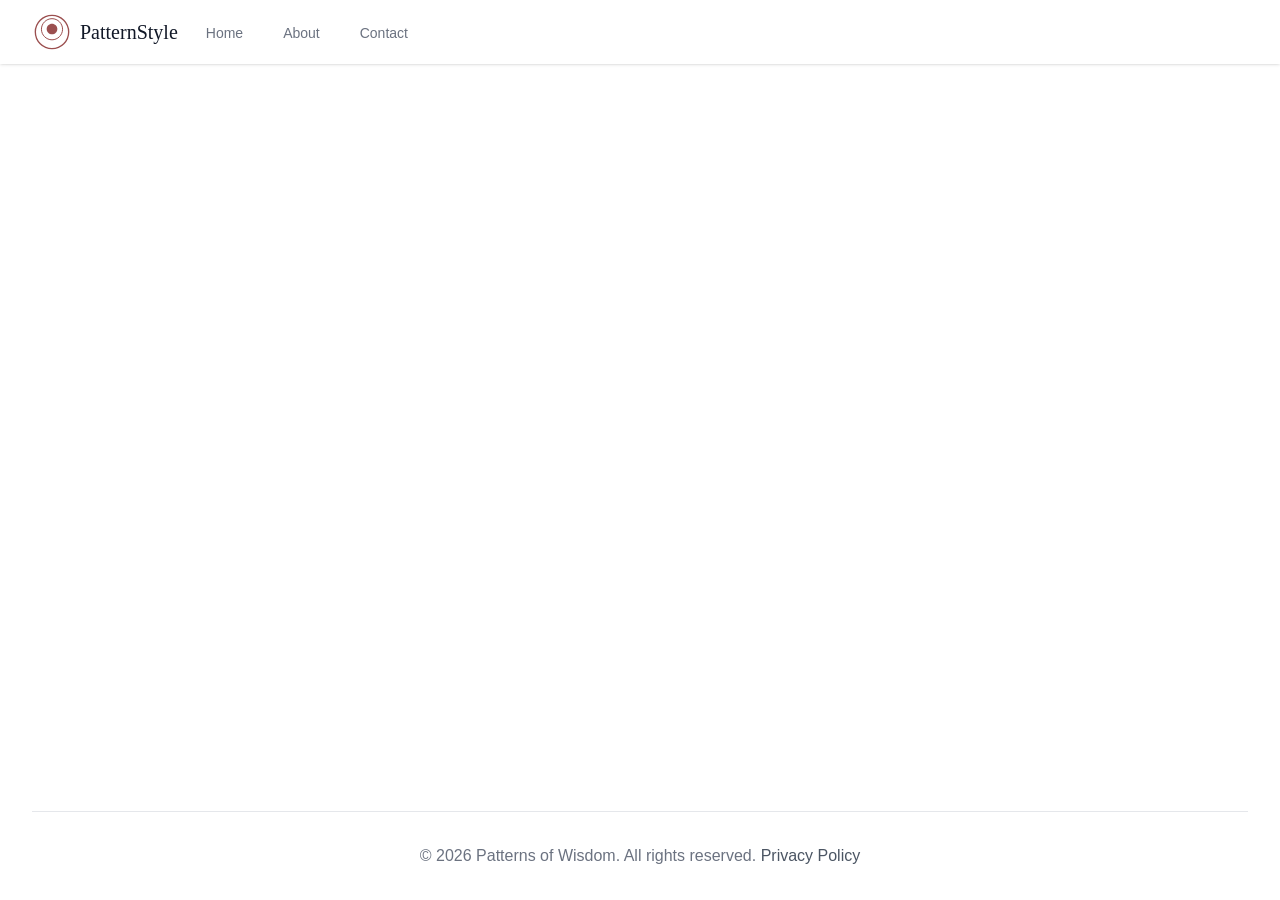
==== index.html @ 0a3ce882 "Updates" ====
<!doctype html><html lang="en"><head><meta charset="utf-8"/><link rel="icon" href="/favicon.ico"/><meta name="viewport" content="width=device-width,initial-scale=1"/><meta name="theme-color" content="#000000"/><meta name="description" content="Web site created using create-react-app"/><link rel="apple-touch-icon" href="/logo192.png"/><link rel="manifest" href="/manifest.json"/><title>React App</title><script defer="defer" src="/static/js/main.dc36ea19.js"></script><link href="/static/css/main.c225feff.css" rel="stylesheet"></head><body><noscript>You need to enable JavaScript to run this app.</noscript><div id="root"></div></body></html>
---- static/css/main.c225feff.css ----
/*
! tailwindcss v3.3.0 | MIT License | https://tailwindcss.com
*/*,:after,:before{border:0 solid #e5e7eb;box-sizing:border-box}:after,:before{--tw-content:""}html{-webkit-text-size-adjust:100%;font-feature-settings:normal;font-family:Inter var,sans-serif;font-variation-settings:normal;line-height:1.5;tab-size:4}body{line-height:inherit}hr{border-top-width:1px;color:inherit;height:0}abbr:where([title]){-webkit-text-decoration:underline dotted;text-decoration:underline dotted}h1,h2,h3,h4,h5,h6{font-size:inherit;font-weight:inherit}a{color:inherit;text-decoration:inherit}b,strong{font-weight:bolder}code,kbd,pre,samp{font-family:ui-monospace,SFMono-Regular,Menlo,Monaco,Consolas,Liberation Mono,Courier New,monospace;font-size:1em}small{font-size:80%}sub,sup{font-size:75%;line-height:0;position:relative;vertical-align:initial}sub{bottom:-.25em}sup{top:-.5em}table{border-collapse:collapse;border-color:inherit;text-indent:0}button,input,optgroup,select,textarea{color:inherit;font-family:inherit;font-size:100%;font-weight:inherit;line-height:inherit;margin:0;padding:0}button,select{text-transform:none}[type=button],[type=reset],[type=submit],button{-webkit-appearance:button;background-color:initial;background-image:none}:-moz-focusring{outline:auto}:-moz-ui-invalid{box-shadow:none}progress{vertical-align:initial}::-webkit-inner-spin-button,::-webkit-outer-spin-button{height:auto}[type=search]{-webkit-appearance:textfield;outline-offset:-2px}::-webkit-search-decoration{-webkit-appearance:none}::-webkit-file-upload-button{-webkit-appearance:button;font:inherit}summary{display:list-item}blockquote,dd,dl,figure,h1,h2,h3,h4,h5,h6,hr,p,pre{margin:0}fieldset{margin:0}fieldset,legend{padding:0}menu,ol,ul{list-style:none;margin:0;padding:0}textarea{resize:vertical}input::placeholder,textarea::placeholder{color:#9ca3af;opacity:1}[role=button],button{cursor:pointer}:disabled{cursor:default}audio,canvas,embed,iframe,img,object,svg,video{display:block;vertical-align:middle}img,video{height:auto;max-width:100%}[hidden]{display:none}html{-webkit-font-smoothing:antialiased;-moz-osx-font-smoothing:grayscale}body{--tw-bg-opacity:1;--tw-text-opacity:1;background-color:rgb(255 255 255/var(--tw-bg-opacity));color:rgb(17 24 39/var(--tw-text-opacity))}*,::backdrop,:after,:before{--tw-border-spacing-x:0;--tw-border-spacing-y:0;--tw-translate-x:0;--tw-translate-y:0;--tw-rotate:0;--tw-skew-x:0;--tw-skew-y:0;--tw-scale-x:1;--tw-scale-y:1;--tw-pan-x: ;--tw-pan-y: ;--tw-pinch-zoom: ;--tw-scroll-snap-strictness:proximity;--tw-ordinal: ;--tw-slashed-zero: ;--tw-numeric-figure: ;--tw-numeric-spacing: ;--tw-numeric-fraction: ;--tw-ring-inset: ;--tw-ring-offset-width:0px;--tw-ring-offset-color:#fff;--tw-ring-color:#3b82f680;--tw-ring-offset-shadow:0 0 #0000;--tw-ring-shadow:0 0 #0000;--tw-shadow:0 0 #0000;--tw-shadow-colored:0 0 #0000;--tw-blur: ;--tw-brightness: ;--tw-contrast: ;--tw-grayscale: ;--tw-hue-rotate: ;--tw-invert: ;--tw-saturate: ;--tw-sepia: ;--tw-drop-shadow: ;--tw-backdrop-blur: ;--tw-backdrop-brightness: ;--tw-backdrop-contrast: ;--tw-backdrop-grayscale: ;--tw-backdrop-hue-rotate: ;--tw-backdrop-invert: ;--tw-backdrop-opacity: ;--tw-backdrop-saturate: ;--tw-backdrop-sepia: }.sr-only{clip:rect(0,0,0,0);border-width:0;height:1px;margin:-1px;overflow:hidden;padding:0;position:absolute;white-space:nowrap;width:1px}.fixed{position:fixed}.absolute{position:absolute}.relative{position:relative}.inset-0{inset:0}.bottom-0{bottom:0}.left-0{left:0}.right-0{right:0}.top-0{top:0}.z-10{z-index:10}.z-50{z-index:50}.mx-auto{margin-left:auto;margin-right:auto}.-mr-2{margin-right:-.5rem}.mb-16{margin-bottom:4rem}.mb-2{margin-bottom:.5rem}.mb-4{margin-bottom:1rem}.mb-6{margin-bottom:1.5rem}.mb-8{margin-bottom:2rem}.ml-16{margin-left:4rem}.ml-2{margin-left:.5rem}.ml-4{margin-left:1rem}.mr-3{margin-right:.75rem}.mt-10{margin-top:2.5rem}.mt-12{margin-top:3rem}.mt-16{margin-top:4rem}.mt-2{margin-top:.5rem}.mt-3{margin-top:.75rem}.mt-4{margin-top:1rem}.mt-5{margin-top:1.25rem}.mt-6{margin-top:1.5rem}.mt-8{margin-top:2rem}.block{display:block}.flex{display:flex}.inline-flex{display:inline-flex}.grid{display:grid}.hidden{display:none}.h-12{height:3rem}.h-16{height:4rem}.h-56{height:14rem}.h-6{height:1.5rem}.h-64{height:16rem}.h-8{height:2rem}.h-full{height:100%}.min-h-screen{min-height:100vh}.w-12{width:3rem}.w-6{width:1.5rem}.w-auto{width:auto}.w-full{width:100%}.max-w-2xl{max-width:42rem}.max-w-3xl{max-width:48rem}.max-w-7xl{max-width:80rem}.max-w-lg{max-width:32rem}.flex-shrink-0{flex-shrink:0}.flex-grow{flex-grow:1}.transform{transform:translate(var(--tw-translate-x),var(--tw-translate-y)) rotate(var(--tw-rotate)) skewX(var(--tw-skew-x)) skewY(var(--tw-skew-y)) scaleX(var(--tw-scale-x)) scaleY(var(--tw-scale-y))}@keyframes pulse{50%{opacity:.5}}.animate-pulse{animation:pulse 2s cubic-bezier(.4,0,.6,1) infinite}.cursor-pointer{cursor:pointer}.select-none{-webkit-user-select:none;user-select:none}.list-disc{list-style-type:disc}.grid-cols-1{grid-template-columns:repeat(1,minmax(0,1fr))}.flex-col{flex-direction:column}.items-center{align-items:center}.justify-center{justify-content:center}.justify-between{justify-content:space-between}.gap-8{gap:2rem}.space-x-4>:not([hidden])~:not([hidden]){--tw-space-x-reverse:0;margin-left:calc(1rem*(1 - var(--tw-space-x-reverse)));margin-right:calc(1rem*var(--tw-space-x-reverse))}.space-y-1>:not([hidden])~:not([hidden]){--tw-space-y-reverse:0;margin-bottom:calc(.25rem*var(--tw-space-y-reverse));margin-top:calc(.25rem*(1 - var(--tw-space-y-reverse)))}.space-y-12>:not([hidden])~:not([hidden]){--tw-space-y-reverse:0;margin-bottom:calc(3rem*var(--tw-space-y-reverse));margin-top:calc(3rem*(1 - var(--tw-space-y-reverse)))}.space-y-4>:not([hidden])~:not([hidden]){--tw-space-y-reverse:0;margin-bottom:calc(1rem*var(--tw-space-y-reverse));margin-top:calc(1rem*(1 - var(--tw-space-y-reverse)))}.overflow-hidden{overflow:hidden}.rounded-2xl{border-radius:1rem}.rounded-lg{border-radius:.5rem}.rounded-md{border-radius:.375rem}.border{border-width:1px}.border-b-2{border-bottom-width:2px}.border-l-4{border-left-width:4px}.border-t{border-top-width:1px}.border-gray-200{--tw-border-opacity:1;border-color:rgb(229 231 235/var(--tw-border-opacity))}.border-transparent{border-color:#0000}.bg-gray-200{--tw-bg-opacity:1;background-color:rgb(229 231 235/var(--tw-bg-opacity))}.bg-gray-50{--tw-bg-opacity:1;background-color:rgb(249 250 251/var(--tw-bg-opacity))}.bg-primary-100{--tw-bg-opacity:1;background-color:rgb(253 232 232/var(--tw-bg-opacity))}.bg-primary-500,.bg-primary-600{--tw-bg-opacity:1;background-color:rgb(155 79 79/var(--tw-bg-opacity))}.bg-white{--tw-bg-opacity:1;background-color:rgb(255 255 255/var(--tw-bg-opacity))}.bg-gradient-to-r{background-image:linear-gradient(to right,var(--tw-gradient-stops))}.bg-gradient-to-t{background-image:linear-gradient(to top,var(--tw-gradient-stops))}.from-black{--tw-gradient-from:#000 var(--tw-gradient-from-position);--tw-gradient-from-position: ;--tw-gradient-to:#0000 var(--tw-gradient-from-position);--tw-gradient-to-position: ;--tw-gradient-stops:var(--tw-gradient-from),var(--tw-gradient-to)}.from-primary-500{--tw-gradient-from:#9b4f4f var(--tw-gradient-from-position);--tw-gradient-from-position: ;--tw-gradient-to:#9b4f4f00 var(--tw-gradient-from-position);--tw-gradient-to-position: ;--tw-gradient-stops:var(--tw-gradient-from),var(--tw-gradient-to)}.to-primary-600{--tw-gradient-to:#9b4f4f var(--tw-gradient-to-position);--tw-gradient-to-position: }.object-cover{object-fit:cover}.p-2{padding:.5rem}.p-6{padding:1.5rem}.p-8{padding:2rem}.px-1{padding-left:.25rem;padding-right:.25rem}.px-4{padding-left:1rem;padding-right:1rem}.px-8{padding-left:2rem;padding-right:2rem}.py-12{padding-bottom:3rem;padding-top:3rem}.py-16{padding-bottom:4rem;padding-top:4rem}.py-2{padding-bottom:.5rem;padding-top:.5rem}.py-3{padding-bottom:.75rem;padding-top:.75rem}.py-8{padding-bottom:2rem;padding-top:2rem}.pb-3{padding-bottom:.75rem}.pb-8{padding-bottom:2rem}.pl-3{padding-left:.75rem}.pl-6{padding-left:1.5rem}.pr-4{padding-right:1rem}.pt-1{padding-top:.25rem}.pt-16{padding-top:4rem}.pt-2{padding-top:.5rem}.pt-8{padding-top:2rem}.text-left{text-align:left}.text-center{text-align:center}.font-serif{font-family:Noto Serif SC,serif}.text-2xl{font-size:1.5rem;line-height:2rem}.text-3xl{font-size:1.875rem;line-height:2.25rem}.text-4xl{font-size:2.25rem;line-height:2.5rem}.text-base{font-size:1rem;line-height:1.5rem}.text-lg{font-size:1.125rem;line-height:1.75rem}.text-sm{font-size:.875rem;line-height:1.25rem}.text-xl{font-size:1.25rem;line-height:1.75rem}.font-bold{font-weight:700}.font-extrabold{font-weight:800}.font-medium{font-weight:500}.font-semibold{font-weight:600}.uppercase{text-transform:uppercase}.leading-6{line-height:1.5rem}.leading-8{line-height:2rem}.tracking-tight{letter-spacing:-.025em}.tracking-wide{letter-spacing:.025em}.text-gray-400{--tw-text-opacity:1;color:rgb(156 163 175/var(--tw-text-opacity))}.text-gray-500{--tw-text-opacity:1;color:rgb(107 114 128/var(--tw-text-opacity))}.text-gray-600{--tw-text-opacity:1;color:rgb(75 85 99/var(--tw-text-opacity))}.text-gray-800{--tw-text-opacity:1;color:rgb(31 41 55/var(--tw-text-opacity))}.text-gray-900{--tw-text-opacity:1;color:rgb(17 24 39/var(--tw-text-opacity))}.text-primary-500,.text-primary-600{--tw-text-opacity:1;color:rgb(155 79 79/var(--tw-text-opacity))}.text-primary-700{--tw-text-opacity:1;color:rgb(139 61 61/var(--tw-text-opacity))}.text-white{--tw-text-opacity:1;color:rgb(255 255 255/var(--tw-text-opacity))}.opacity-0{opacity:0}.opacity-100{opacity:1}.opacity-60{opacity:.6}.opacity-90{opacity:.9}.shadow{--tw-shadow:0 1px 3px 0 #0000001a,0 1px 2px -1px #0000001a;--tw-shadow-colored:0 1px 3px 0 var(--tw-shadow-color),0 1px 2px -1px var(--tw-shadow-color)}.shadow,.shadow-lg{box-shadow:0 0 #0000,0 0 #0000,var(--tw-shadow);box-shadow:var(--tw-ring-offset-shadow,0 0 #0000),var(--tw-ring-shadow,0 0 #0000),var(--tw-shadow)}.shadow-lg{--tw-shadow:0 10px 15px -3px #0000001a,0 4px 6px -4px #0000001a;--tw-shadow-colored:0 10px 15px -3px var(--tw-shadow-color),0 4px 6px -4px var(--tw-shadow-color)}.transition{transition-duration:.15s;transition-property:color,background-color,border-color,text-decoration-color,fill,stroke,opacity,box-shadow,transform,filter,-webkit-backdrop-filter;transition-property:color,background-color,border-color,text-decoration-color,fill,stroke,opacity,box-shadow,transform,filter,backdrop-filter;transition-property:color,background-color,border-color,text-decoration-color,fill,stroke,opacity,box-shadow,transform,filter,backdrop-filter,-webkit-backdrop-filter;transition-timing-function:cubic-bezier(.4,0,.2,1)}.transition-colors{transition-duration:.15s;transition-property:color,background-color,border-color,text-decoration-color,fill,stroke;transition-timing-function:cubic-bezier(.4,0,.2,1)}.transition-opacity{transition-duration:.15s;transition-property:opacity;transition-timing-function:cubic-bezier(.4,0,.2,1)}.transition-transform{transition-duration:.15s;transition-property:transform;transition-timing-function:cubic-bezier(.4,0,.2,1)}.duration-300{transition-duration:.3s}.duration-500{transition-duration:.5s}body{-webkit-font-smoothing:antialiased;-moz-osx-font-smoothing:grayscale;font-family:-apple-system,BlinkMacSystemFont,Segoe UI,Roboto,Oxygen,Ubuntu,Cantarell,Fira Sans,Droid Sans,Helvetica Neue,sans-serif;margin:0}code{font-family:source-code-pro,Menlo,Monaco,Consolas,Courier New,monospace}@keyframes float{0%{transform:translateY(0)}50%{transform:translateY(-20px)}to{transform:translateY(0)}}.animate-float{animation:float 6s ease-in-out infinite}.hover\:border-primary-500:hover{--tw-border-opacity:1;border-color:rgb(155 79 79/var(--tw-border-opacity))}.hover\:bg-gray-100:hover{--tw-bg-opacity:1;background-color:rgb(243 244 246/var(--tw-bg-opacity))}.hover\:bg-gray-50:hover{--tw-bg-opacity:1;background-color:rgb(249 250 251/var(--tw-bg-opacity))}.hover\:bg-primary-200:hover{--tw-bg-opacity:1;background-color:rgb(251 213 213/var(--tw-bg-opacity))}.hover\:bg-primary-700:hover{--tw-bg-opacity:1;background-color:rgb(139 61 61/var(--tw-bg-opacity))}.hover\:text-gray-500:hover{--tw-text-opacity:1;color:rgb(107 114 128/var(--tw-text-opacity))}.hover\:text-gray-900:hover{--tw-text-opacity:1;color:rgb(17 24 39/var(--tw-text-opacity))}.hover\:text-primary-600:hover{--tw-text-opacity:1;color:rgb(155 79 79/var(--tw-text-opacity))}.hover\:text-primary-700:hover{--tw-text-opacity:1;color:rgb(139 61 61/var(--tw-text-opacity))}.group:hover .group-hover\:translate-y-\[-4px\]{--tw-translate-y:-4px}.group:hover .group-hover\:scale-105,.group:hover .group-hover\:translate-y-\[-4px\]{transform:translate(var(--tw-translate-x),var(--tw-translate-y)) rotate(var(--tw-rotate)) skewX(var(--tw-skew-x)) skewY(var(--tw-skew-y)) scaleX(var(--tw-scale-x)) scaleY(var(--tw-scale-y))}.group:hover .group-hover\:scale-105{--tw-scale-x:1.05;--tw-scale-y:1.05}.group:hover .group-hover\:scale-110{--tw-scale-x:1.1;--tw-scale-y:1.1;transform:translate(var(--tw-translate-x),var(--tw-translate-y)) rotate(var(--tw-rotate)) skewX(var(--tw-skew-x)) skewY(var(--tw-skew-y)) scaleX(var(--tw-scale-x)) scaleY(var(--tw-scale-y))}.group:hover .group-hover\:text-gray-600{--tw-text-opacity:1;color:rgb(75 85 99/var(--tw-text-opacity))}.group:hover .group-hover\:text-primary-600{--tw-text-opacity:1;color:rgb(155 79 79/var(--tw-text-opacity))}.group:hover .group-hover\:opacity-70{opacity:.7}@media (min-width:640px){.sm\:mx-auto{margin-left:auto;margin-right:auto}.sm\:ml-3{margin-left:.75rem}.sm\:ml-6{margin-left:1.5rem}.sm\:mt-0{margin-top:0}.sm\:mt-12{margin-top:3rem}.sm\:mt-4{margin-top:1rem}.sm\:mt-5{margin-top:1.25rem}.sm\:mt-8{margin-top:2rem}.sm\:flex{display:flex}.sm\:hidden{display:none}.sm\:h-10{height:2.5rem}.sm\:h-72{height:18rem}.sm\:max-w-xl{max-width:36rem}.sm\:justify-center{justify-content:center}.sm\:space-x-8>:not([hidden])~:not([hidden]){--tw-space-x-reverse:0;margin-left:calc(2rem*(1 - var(--tw-space-x-reverse)));margin-right:calc(2rem*var(--tw-space-x-reverse))}.sm\:px-6{padding-left:1.5rem;padding-right:1.5rem}.sm\:py-16{padding-top:4rem}.sm\:pb-16,.sm\:py-16{padding-bottom:4rem}.sm\:text-center{text-align:center}.sm\:text-4xl{font-size:2.25rem;line-height:2.5rem}.sm\:text-5xl{font-size:3rem;line-height:1}.sm\:text-lg{font-size:1.125rem;line-height:1.75rem}}@media (min-width:768px){.md\:mt-16{margin-top:4rem}.md\:mt-5{margin-top:1.25rem}.md\:grid{display:grid}.md\:h-96{height:24rem}.md\:grid-cols-2{grid-template-columns:repeat(2,minmax(0,1fr))}.md\:grid-cols-3{grid-template-columns:repeat(3,minmax(0,1fr))}.md\:gap-x-8{column-gap:2rem}.md\:gap-y-12{row-gap:3rem}.md\:space-y-0>:not([hidden])~:not([hidden]){--tw-space-y-reverse:0;margin-bottom:calc(0px*var(--tw-space-y-reverse));margin-top:calc(0px*(1 - var(--tw-space-y-reverse)))}.md\:px-10{padding-left:2.5rem;padding-right:2.5rem}.md\:py-4{padding-bottom:1rem;padding-top:1rem}.md\:pb-20{padding-bottom:5rem}.md\:text-6xl{font-size:3.75rem;line-height:1}.md\:text-lg{font-size:1.125rem;line-height:1.75rem}.md\:text-xl{font-size:1.25rem;line-height:1.75rem}}@media (min-width:1024px){.lg\:absolute{position:absolute}.lg\:inset-y-0{bottom:0;top:0}.lg\:right-0{right:0}.lg\:mx-0{margin-left:0;margin-right:0}.lg\:mx-auto{margin-left:auto;margin-right:auto}.lg\:mt-20{margin-top:5rem}.lg\:h-full{height:100%}.lg\:w-1\/2{width:50%}.lg\:w-full{width:100%}.lg\:max-w-2xl{max-width:42rem}.lg\:grid-cols-4{grid-template-columns:repeat(4,minmax(0,1fr))}.lg\:justify-start{justify-content:flex-start}.lg\:px-8{padding-left:2rem;padding-right:2rem}.lg\:pb-28{padding-bottom:7rem}.lg\:text-left{text-align:left}.lg\:text-center{text-align:center}}@media (min-width:1280px){.xl\:mt-28{margin-top:7rem}.xl\:pb-32{padding-bottom:8rem}}
/*# sourceMappingURL=main.c225feff.css.map*/
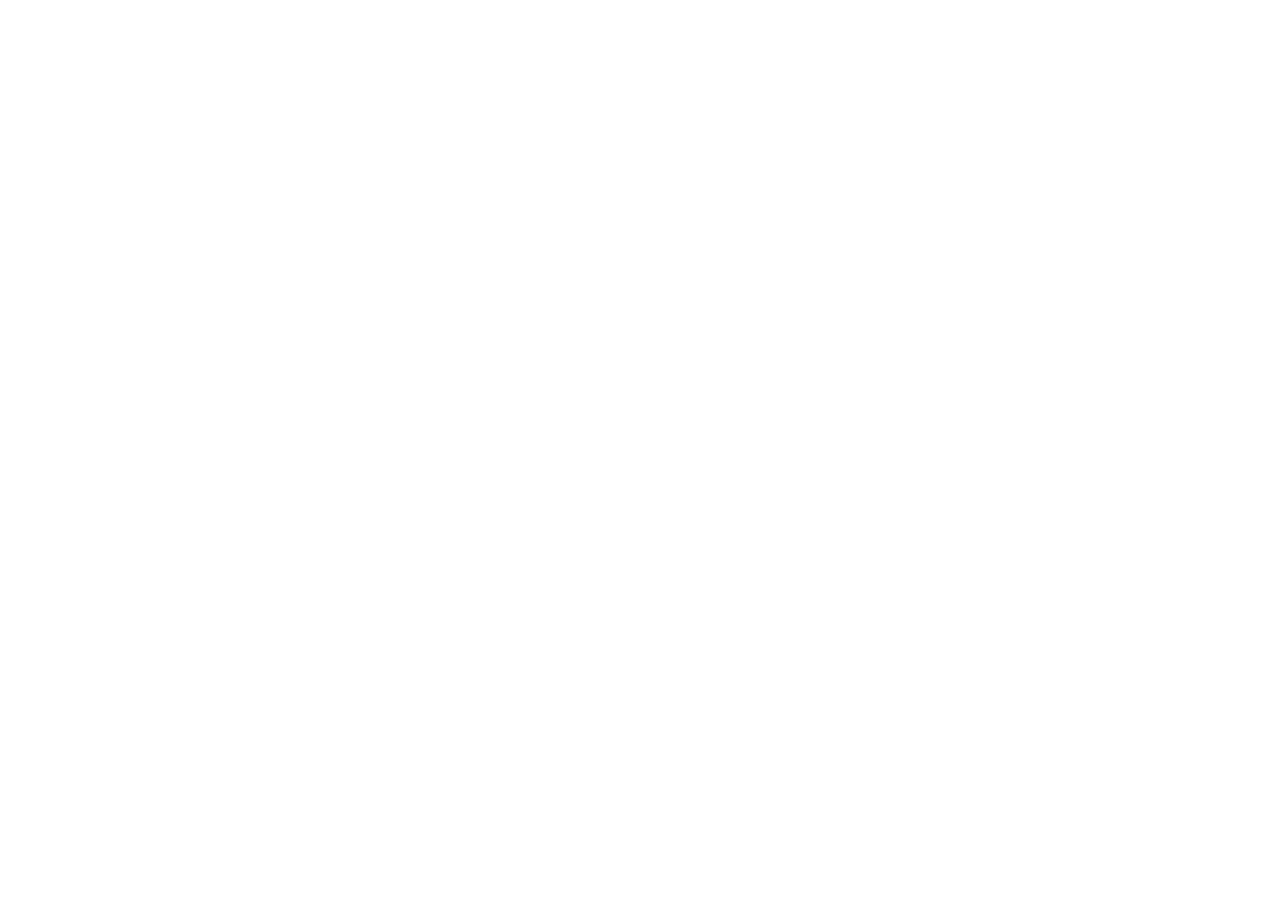
==== commit 0aee34b9: "Updates" ====
--- a/index.html
+++ b/index.html
@@ -1 +1 @@
-<!doctype html><html lang="en"><head><meta charset="utf-8"/><link rel="icon" href="/favicon.ico"/><meta name="viewport" content="width=device-width,initial-scale=1"/><meta name="theme-color" content="#000000"/><meta name="description" content="Web site created using create-react-app"/><link rel="apple-touch-icon" href="/logo192.png"/><link rel="manifest" href="/manifest.json"/><title>React App</title><script defer="defer" src="/static/js/main.dc36ea19.js"></script><link href="/static/css/main.c225feff.css" rel="stylesheet"></head><body><noscript>You need to enable JavaScript to run this app.</noscript><div id="root"></div></body></html>+<!doctype html><html lang="en"><head><meta charset="utf-8"/><link rel="icon" href="/patternstyle-web/favicon.ico"/><meta name="viewport" content="width=device-width,initial-scale=1"/><meta name="theme-color" content="#000000"/><meta name="description" content="Web site created using create-react-app"/><link rel="apple-touch-icon" href="/patternstyle-web/logo192.png"/><link rel="manifest" href="/patternstyle-web/manifest.json"/><title>React App</title><script defer="defer" src="/patternstyle-web/static/js/main.0303d2df.js"></script><link href="/patternstyle-web/static/css/main.c225feff.css" rel="stylesheet"></head><body><noscript>You need to enable JavaScript to run this app.</noscript><div id="root"></div></body></html>
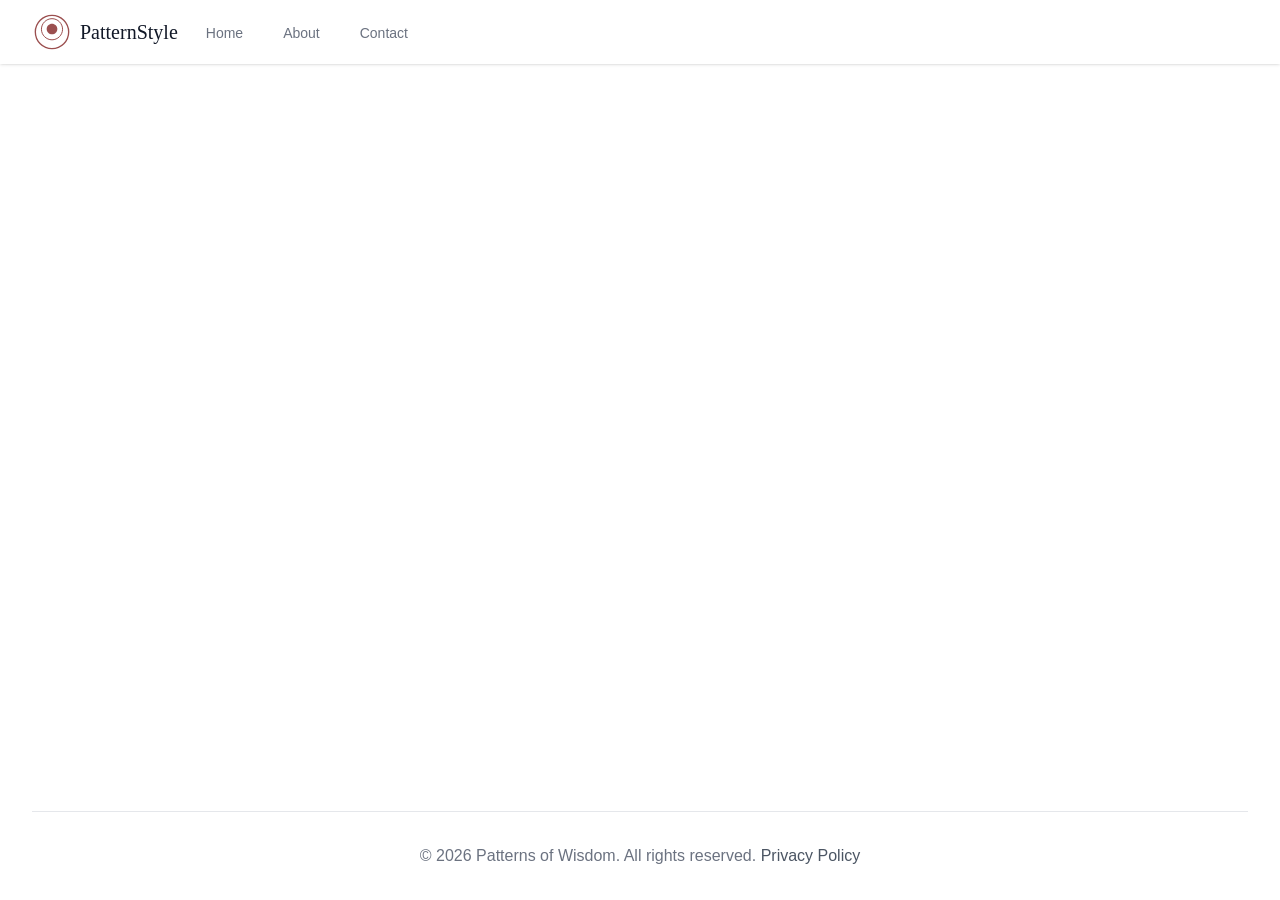
==== commit 7b2dbef9: "Updates" ====
--- a/index.html
+++ b/index.html
@@ -1 +1 @@
-<!doctype html><html lang="en"><head><meta charset="utf-8"/><link rel="icon" href="/patternstyle-web/favicon.ico"/><meta name="viewport" content="width=device-width,initial-scale=1"/><meta name="theme-color" content="#000000"/><meta name="description" content="Web site created using create-react-app"/><link rel="apple-touch-icon" href="/patternstyle-web/logo192.png"/><link rel="manifest" href="/patternstyle-web/manifest.json"/><title>React App</title><script defer="defer" src="/patternstyle-web/static/js/main.0303d2df.js"></script><link href="/patternstyle-web/static/css/main.c225feff.css" rel="stylesheet"></head><body><noscript>You need to enable JavaScript to run this app.</noscript><div id="root"></div></body></html>+<!doctype html><html lang="en"><head><meta charset="utf-8"/><link rel="icon" href="/favicon.ico"/><meta name="viewport" content="width=device-width,initial-scale=1"/><meta name="theme-color" content="#000000"/><meta name="description" content="Web site created using create-react-app"/><link rel="apple-touch-icon" href="/logo192.png"/><link rel="manifest" href="/manifest.json"/><title>React App</title><script defer="defer" src="/static/js/main.d38e14a8.js"></script><link href="/static/css/main.db7647fd.css" rel="stylesheet"></head><body><noscript>You need to enable JavaScript to run this app.</noscript><div id="root"></div></body></html>
--- a/static/css/main.db7647fd.css
+++ b/static/css/main.db7647fd.css
@@ -0,0 +1,4 @@
+/*
+! tailwindcss v3.3.0 | MIT License | https://tailwindcss.com
+*/*,:after,:before{border:0 solid #e5e7eb;box-sizing:border-box}:after,:before{--tw-content:""}html{-webkit-text-size-adjust:100%;font-feature-settings:normal;font-family:Inter var,sans-serif;font-variation-settings:normal;line-height:1.5;tab-size:4}body{line-height:inherit}hr{border-top-width:1px;color:inherit;height:0}abbr:where([title]){-webkit-text-decoration:underline dotted;text-decoration:underline dotted}h1,h2,h3,h4,h5,h6{font-size:inherit;font-weight:inherit}a{color:inherit;text-decoration:inherit}b,strong{font-weight:bolder}code,kbd,pre,samp{font-family:ui-monospace,SFMono-Regular,Menlo,Monaco,Consolas,Liberation Mono,Courier New,monospace;font-size:1em}small{font-size:80%}sub,sup{font-size:75%;line-height:0;position:relative;vertical-align:initial}sub{bottom:-.25em}sup{top:-.5em}table{border-collapse:collapse;border-color:inherit;text-indent:0}button,input,optgroup,select,textarea{color:inherit;font-family:inherit;font-size:100%;font-weight:inherit;line-height:inherit;margin:0;padding:0}button,select{text-transform:none}[type=button],[type=reset],[type=submit],button{-webkit-appearance:button;background-color:initial;background-image:none}:-moz-focusring{outline:auto}:-moz-ui-invalid{box-shadow:none}progress{vertical-align:initial}::-webkit-inner-spin-button,::-webkit-outer-spin-button{height:auto}[type=search]{-webkit-appearance:textfield;outline-offset:-2px}::-webkit-search-decoration{-webkit-appearance:none}::-webkit-file-upload-button{-webkit-appearance:button;font:inherit}summary{display:list-item}blockquote,dd,dl,figure,h1,h2,h3,h4,h5,h6,hr,p,pre{margin:0}fieldset{margin:0}fieldset,legend{padding:0}menu,ol,ul{list-style:none;margin:0;padding:0}textarea{resize:vertical}input::placeholder,textarea::placeholder{color:#9ca3af;opacity:1}[role=button],button{cursor:pointer}:disabled{cursor:default}audio,canvas,embed,iframe,img,object,svg,video{display:block;vertical-align:middle}img,video{height:auto;max-width:100%}[hidden]{display:none}html{-webkit-font-smoothing:antialiased;-moz-osx-font-smoothing:grayscale}body{--tw-bg-opacity:1;--tw-text-opacity:1;background-color:rgb(255 255 255/var(--tw-bg-opacity));color:rgb(17 24 39/var(--tw-text-opacity))}*,::backdrop,:after,:before{--tw-border-spacing-x:0;--tw-border-spacing-y:0;--tw-translate-x:0;--tw-translate-y:0;--tw-rotate:0;--tw-skew-x:0;--tw-skew-y:0;--tw-scale-x:1;--tw-scale-y:1;--tw-pan-x: ;--tw-pan-y: ;--tw-pinch-zoom: ;--tw-scroll-snap-strictness:proximity;--tw-ordinal: ;--tw-slashed-zero: ;--tw-numeric-figure: ;--tw-numeric-spacing: ;--tw-numeric-fraction: ;--tw-ring-inset: ;--tw-ring-offset-width:0px;--tw-ring-offset-color:#fff;--tw-ring-color:#3b82f680;--tw-ring-offset-shadow:0 0 #0000;--tw-ring-shadow:0 0 #0000;--tw-shadow:0 0 #0000;--tw-shadow-colored:0 0 #0000;--tw-blur: ;--tw-brightness: ;--tw-contrast: ;--tw-grayscale: ;--tw-hue-rotate: ;--tw-invert: ;--tw-saturate: ;--tw-sepia: ;--tw-drop-shadow: ;--tw-backdrop-blur: ;--tw-backdrop-brightness: ;--tw-backdrop-contrast: ;--tw-backdrop-grayscale: ;--tw-backdrop-hue-rotate: ;--tw-backdrop-invert: ;--tw-backdrop-opacity: ;--tw-backdrop-saturate: ;--tw-backdrop-sepia: }.sr-only{clip:rect(0,0,0,0);border-width:0;height:1px;margin:-1px;overflow:hidden;padding:0;position:absolute;white-space:nowrap;width:1px}.fixed{position:fixed}.absolute{position:absolute}.relative{position:relative}.inset-0{inset:0}.inset-y-0{bottom:0;top:0}.bottom-0{bottom:0}.left-0{left:0}.right-0{right:0}.top-0{top:0}.z-50{z-index:50}.mx-auto{margin-left:auto;margin-right:auto}.-mr-2{margin-right:-.5rem}.mb-16{margin-bottom:4rem}.mb-2{margin-bottom:.5rem}.mb-4{margin-bottom:1rem}.mb-6{margin-bottom:1.5rem}.mb-8{margin-bottom:2rem}.ml-16{margin-left:4rem}.ml-2{margin-left:.5rem}.ml-4{margin-left:1rem}.mr-3{margin-right:.75rem}.mt-10{margin-top:2.5rem}.mt-12{margin-top:3rem}.mt-2{margin-top:.5rem}.mt-3{margin-top:.75rem}.mt-4{margin-top:1rem}.mt-5{margin-top:1.25rem}.mt-6{margin-top:1.5rem}.mt-8{margin-top:2rem}.block{display:block}.flex{display:flex}.inline-flex{display:inline-flex}.grid{display:grid}.hidden{display:none}.h-12{height:3rem}.h-16{height:4rem}.h-6{height:1.5rem}.h-64{height:16rem}.h-8{height:2rem}.h-full{height:100%}.min-h-screen{min-height:100vh}.w-1\/2{width:50%}.w-12{width:3rem}.w-6{width:1.5rem}.w-auto{width:auto}.w-full{width:100%}.max-w-2xl{max-width:42rem}.max-w-3xl{max-width:48rem}.max-w-7xl{max-width:80rem}.max-w-lg{max-width:32rem}.flex-shrink-0{flex-shrink:0}.flex-grow{flex-grow:1}.transform{transform:translate(var(--tw-translate-x),var(--tw-translate-y)) rotate(var(--tw-rotate)) skewX(var(--tw-skew-x)) skewY(var(--tw-skew-y)) scaleX(var(--tw-scale-x)) scaleY(var(--tw-scale-y))}@keyframes pulse{50%{opacity:.5}}.animate-pulse{animation:pulse 2s cubic-bezier(.4,0,.6,1) infinite}.cursor-pointer{cursor:pointer}.select-none{-webkit-user-select:none;user-select:none}.list-disc{list-style-type:disc}.grid-cols-1{grid-template-columns:repeat(1,minmax(0,1fr))}.flex-col{flex-direction:column}.items-center{align-items:center}.justify-center{justify-content:center}.justify-between{justify-content:space-between}.gap-8{gap:2rem}.space-x-4>:not([hidden])~:not([hidden]){--tw-space-x-reverse:0;margin-left:calc(1rem*(1 - var(--tw-space-x-reverse)));margin-right:calc(1rem*var(--tw-space-x-reverse))}.space-y-1>:not([hidden])~:not([hidden]){--tw-space-y-reverse:0;margin-bottom:calc(.25rem*var(--tw-space-y-reverse));margin-top:calc(.25rem*(1 - var(--tw-space-y-reverse)))}.space-y-10>:not([hidden])~:not([hidden]){--tw-space-y-reverse:0;margin-bottom:calc(2.5rem*var(--tw-space-y-reverse));margin-top:calc(2.5rem*(1 - var(--tw-space-y-reverse)))}.space-y-4>:not([hidden])~:not([hidden]){--tw-space-y-reverse:0;margin-bottom:calc(1rem*var(--tw-space-y-reverse));margin-top:calc(1rem*(1 - var(--tw-space-y-reverse)))}.overflow-hidden{overflow:hidden}.rounded-2xl{border-radius:1rem}.rounded-lg{border-radius:.5rem}.rounded-md{border-radius:.375rem}.border{border-width:1px}.border-b-2{border-bottom-width:2px}.border-l-4{border-left-width:4px}.border-t{border-top-width:1px}.border-gray-200{--tw-border-opacity:1;border-color:rgb(229 231 235/var(--tw-border-opacity))}.border-transparent{border-color:#0000}.bg-gray-200{--tw-bg-opacity:1;background-color:rgb(229 231 235/var(--tw-bg-opacity))}.bg-gray-50{--tw-bg-opacity:1;background-color:rgb(249 250 251/var(--tw-bg-opacity))}.bg-primary-100{--tw-bg-opacity:1;background-color:rgb(253 232 232/var(--tw-bg-opacity))}.bg-primary-500,.bg-primary-600{--tw-bg-opacity:1;background-color:rgb(155 79 79/var(--tw-bg-opacity))}.bg-white{--tw-bg-opacity:1;background-color:rgb(255 255 255/var(--tw-bg-opacity))}.bg-gradient-to-t{background-image:linear-gradient(to top,var(--tw-gradient-stops))}.from-black{--tw-gradient-from:#000 var(--tw-gradient-from-position);--tw-gradient-from-position: ;--tw-gradient-to:#0000 var(--tw-gradient-from-position);--tw-gradient-to-position: ;--tw-gradient-stops:var(--tw-gradient-from),var(--tw-gradient-to)}.object-cover{object-fit:cover}.p-2{padding:.5rem}.p-6{padding:1.5rem}.p-8{padding:2rem}.px-1{padding-left:.25rem;padding-right:.25rem}.px-4{padding-left:1rem;padding-right:1rem}.px-8{padding-left:2rem;padding-right:2rem}.py-12{padding-bottom:3rem;padding-top:3rem}.py-16{padding-bottom:4rem;padding-top:4rem}.py-2{padding-bottom:.5rem;padding-top:.5rem}.py-3{padding-bottom:.75rem;padding-top:.75rem}.py-8{padding-bottom:2rem;padding-top:2rem}.pb-3{padding-bottom:.75rem}.pb-8{padding-bottom:2rem}.pl-3{padding-left:.75rem}.pl-6{padding-left:1.5rem}.pr-4{padding-right:1rem}.pt-1{padding-top:.25rem}.pt-16{padding-top:4rem}.pt-2{padding-top:.5rem}.pt-8{padding-top:2rem}.text-left{text-align:left}.text-center{text-align:center}.font-serif{font-family:Noto Serif SC,serif}.text-2xl{font-size:1.5rem;line-height:2rem}.text-3xl{font-size:1.875rem;line-height:2.25rem}.text-4xl{font-size:2.25rem;line-height:2.5rem}.text-base{font-size:1rem;line-height:1.5rem}.text-lg{font-size:1.125rem;line-height:1.75rem}.text-sm{font-size:.875rem;line-height:1.25rem}.text-xl{font-size:1.25rem;line-height:1.75rem}.font-bold{font-weight:700}.font-extrabold{font-weight:800}.font-medium{font-weight:500}.font-semibold{font-weight:600}.uppercase{text-transform:uppercase}.leading-6{line-height:1.5rem}.leading-8{line-height:2rem}.tracking-tight{letter-spacing:-.025em}.tracking-wide{letter-spacing:.025em}.text-gray-400{--tw-text-opacity:1;color:rgb(156 163 175/var(--tw-text-opacity))}.text-gray-500{--tw-text-opacity:1;color:rgb(107 114 128/var(--tw-text-opacity))}.text-gray-600{--tw-text-opacity:1;color:rgb(75 85 99/var(--tw-text-opacity))}.text-gray-800{--tw-text-opacity:1;color:rgb(31 41 55/var(--tw-text-opacity))}.text-gray-900{--tw-text-opacity:1;color:rgb(17 24 39/var(--tw-text-opacity))}.text-primary-500,.text-primary-600{--tw-text-opacity:1;color:rgb(155 79 79/var(--tw-text-opacity))}.text-primary-700{--tw-text-opacity:1;color:rgb(139 61 61/var(--tw-text-opacity))}.text-white{--tw-text-opacity:1;color:rgb(255 255 255/var(--tw-text-opacity))}.opacity-0{opacity:0}.opacity-100{opacity:1}.opacity-60{opacity:.6}.opacity-90{opacity:.9}.shadow{--tw-shadow:0 1px 3px 0 #0000001a,0 1px 2px -1px #0000001a;--tw-shadow-colored:0 1px 3px 0 var(--tw-shadow-color),0 1px 2px -1px var(--tw-shadow-color)}.shadow,.shadow-lg{box-shadow:0 0 #0000,0 0 #0000,var(--tw-shadow);box-shadow:var(--tw-ring-offset-shadow,0 0 #0000),var(--tw-ring-shadow,0 0 #0000),var(--tw-shadow)}.shadow-lg{--tw-shadow:0 10px 15px -3px #0000001a,0 4px 6px -4px #0000001a;--tw-shadow-colored:0 10px 15px -3px var(--tw-shadow-color),0 4px 6px -4px var(--tw-shadow-color)}.transition{transition-duration:.15s;transition-property:color,background-color,border-color,text-decoration-color,fill,stroke,opacity,box-shadow,transform,filter,-webkit-backdrop-filter;transition-property:color,background-color,border-color,text-decoration-color,fill,stroke,opacity,box-shadow,transform,filter,backdrop-filter;transition-property:color,background-color,border-color,text-decoration-color,fill,stroke,opacity,box-shadow,transform,filter,backdrop-filter,-webkit-backdrop-filter;transition-timing-function:cubic-bezier(.4,0,.2,1)}.transition-colors{transition-duration:.15s;transition-property:color,background-color,border-color,text-decoration-color,fill,stroke;transition-timing-function:cubic-bezier(.4,0,.2,1)}.transition-opacity{transition-duration:.15s;transition-property:opacity;transition-timing-function:cubic-bezier(.4,0,.2,1)}.transition-transform{transition-duration:.15s;transition-property:transform;transition-timing-function:cubic-bezier(.4,0,.2,1)}.duration-300{transition-duration:.3s}.duration-500{transition-duration:.5s}body{-webkit-font-smoothing:antialiased;-moz-osx-font-smoothing:grayscale;font-family:-apple-system,BlinkMacSystemFont,Segoe UI,Roboto,Oxygen,Ubuntu,Cantarell,Fira Sans,Droid Sans,Helvetica Neue,sans-serif;margin:0}code{font-family:source-code-pro,Menlo,Monaco,Consolas,Courier New,monospace}@keyframes float{0%{transform:translateY(0)}50%{transform:translateY(-20px)}to{transform:translateY(0)}}.animate-float{animation:float 6s ease-in-out infinite}.hover\:border-primary-500:hover{--tw-border-opacity:1;border-color:rgb(155 79 79/var(--tw-border-opacity))}.hover\:bg-gray-100:hover{--tw-bg-opacity:1;background-color:rgb(243 244 246/var(--tw-bg-opacity))}.hover\:bg-gray-50:hover{--tw-bg-opacity:1;background-color:rgb(249 250 251/var(--tw-bg-opacity))}.hover\:bg-primary-200:hover{--tw-bg-opacity:1;background-color:rgb(251 213 213/var(--tw-bg-opacity))}.hover\:bg-primary-700:hover{--tw-bg-opacity:1;background-color:rgb(139 61 61/var(--tw-bg-opacity))}.hover\:text-gray-500:hover{--tw-text-opacity:1;color:rgb(107 114 128/var(--tw-text-opacity))}.hover\:text-gray-900:hover{--tw-text-opacity:1;color:rgb(17 24 39/var(--tw-text-opacity))}.hover\:text-primary-600:hover{--tw-text-opacity:1;color:rgb(155 79 79/var(--tw-text-opacity))}.hover\:text-primary-700:hover{--tw-text-opacity:1;color:rgb(139 61 61/var(--tw-text-opacity))}.group:hover .group-hover\:translate-y-\[-4px\]{--tw-translate-y:-4px}.group:hover .group-hover\:scale-105,.group:hover .group-hover\:translate-y-\[-4px\]{transform:translate(var(--tw-translate-x),var(--tw-translate-y)) rotate(var(--tw-rotate)) skewX(var(--tw-skew-x)) skewY(var(--tw-skew-y)) scaleX(var(--tw-scale-x)) scaleY(var(--tw-scale-y))}.group:hover .group-hover\:scale-105{--tw-scale-x:1.05;--tw-scale-y:1.05}.group:hover .group-hover\:opacity-70{opacity:.7}@media (min-width:640px){.sm\:mx-auto{margin-left:auto;margin-right:auto}.sm\:ml-3{margin-left:.75rem}.sm\:ml-6{margin-left:1.5rem}.sm\:mt-0{margin-top:0}.sm\:mt-12{margin-top:3rem}.sm\:mt-4{margin-top:1rem}.sm\:mt-5{margin-top:1.25rem}.sm\:mt-8{margin-top:2rem}.sm\:flex{display:flex}.sm\:hidden{display:none}.sm\:h-10{height:2.5rem}.sm\:max-w-xl{max-width:36rem}.sm\:justify-center{justify-content:center}.sm\:space-x-8>:not([hidden])~:not([hidden]){--tw-space-x-reverse:0;margin-left:calc(2rem*(1 - var(--tw-space-x-reverse)));margin-right:calc(2rem*var(--tw-space-x-reverse))}.sm\:px-6{padding-left:1.5rem;padding-right:1.5rem}.sm\:py-16{padding-top:4rem}.sm\:pb-16,.sm\:py-16{padding-bottom:4rem}.sm\:text-center{text-align:center}.sm\:text-4xl{font-size:2.25rem;line-height:2.5rem}.sm\:text-5xl{font-size:3rem;line-height:1}.sm\:text-lg{font-size:1.125rem;line-height:1.75rem}}@media (min-width:768px){.md\:mt-16{margin-top:4rem}.md\:mt-5{margin-top:1.25rem}.md\:grid{display:grid}.md\:grid-cols-2{grid-template-columns:repeat(2,minmax(0,1fr))}.md\:grid-cols-3{grid-template-columns:repeat(3,minmax(0,1fr))}.md\:gap-x-8{column-gap:2rem}.md\:gap-y-10{row-gap:2.5rem}.md\:space-y-0>:not([hidden])~:not([hidden]){--tw-space-y-reverse:0;margin-bottom:calc(0px*var(--tw-space-y-reverse));margin-top:calc(0px*(1 - var(--tw-space-y-reverse)))}.md\:px-10{padding-left:2.5rem;padding-right:2.5rem}.md\:py-4{padding-bottom:1rem;padding-top:1rem}.md\:pb-20{padding-bottom:5rem}.md\:text-6xl{font-size:3.75rem;line-height:1}.md\:text-lg{font-size:1.125rem;line-height:1.75rem}.md\:text-xl{font-size:1.25rem;line-height:1.75rem}}@media (min-width:1024px){.lg\:mx-0{margin-left:0;margin-right:0}.lg\:mx-auto{margin-left:auto;margin-right:auto}.lg\:mt-20{margin-top:5rem}.lg\:block{display:block}.lg\:w-full{width:100%}.lg\:max-w-2xl{max-width:42rem}.lg\:grid-cols-4{grid-template-columns:repeat(4,minmax(0,1fr))}.lg\:justify-start{justify-content:flex-start}.lg\:px-8{padding-left:2rem;padding-right:2rem}.lg\:pb-28{padding-bottom:7rem}.lg\:text-left{text-align:left}.lg\:text-center{text-align:center}}@media (min-width:1280px){.xl\:mt-28{margin-top:7rem}.xl\:pb-32{padding-bottom:8rem}}
+/*# sourceMappingURL=main.db7647fd.css.map*/
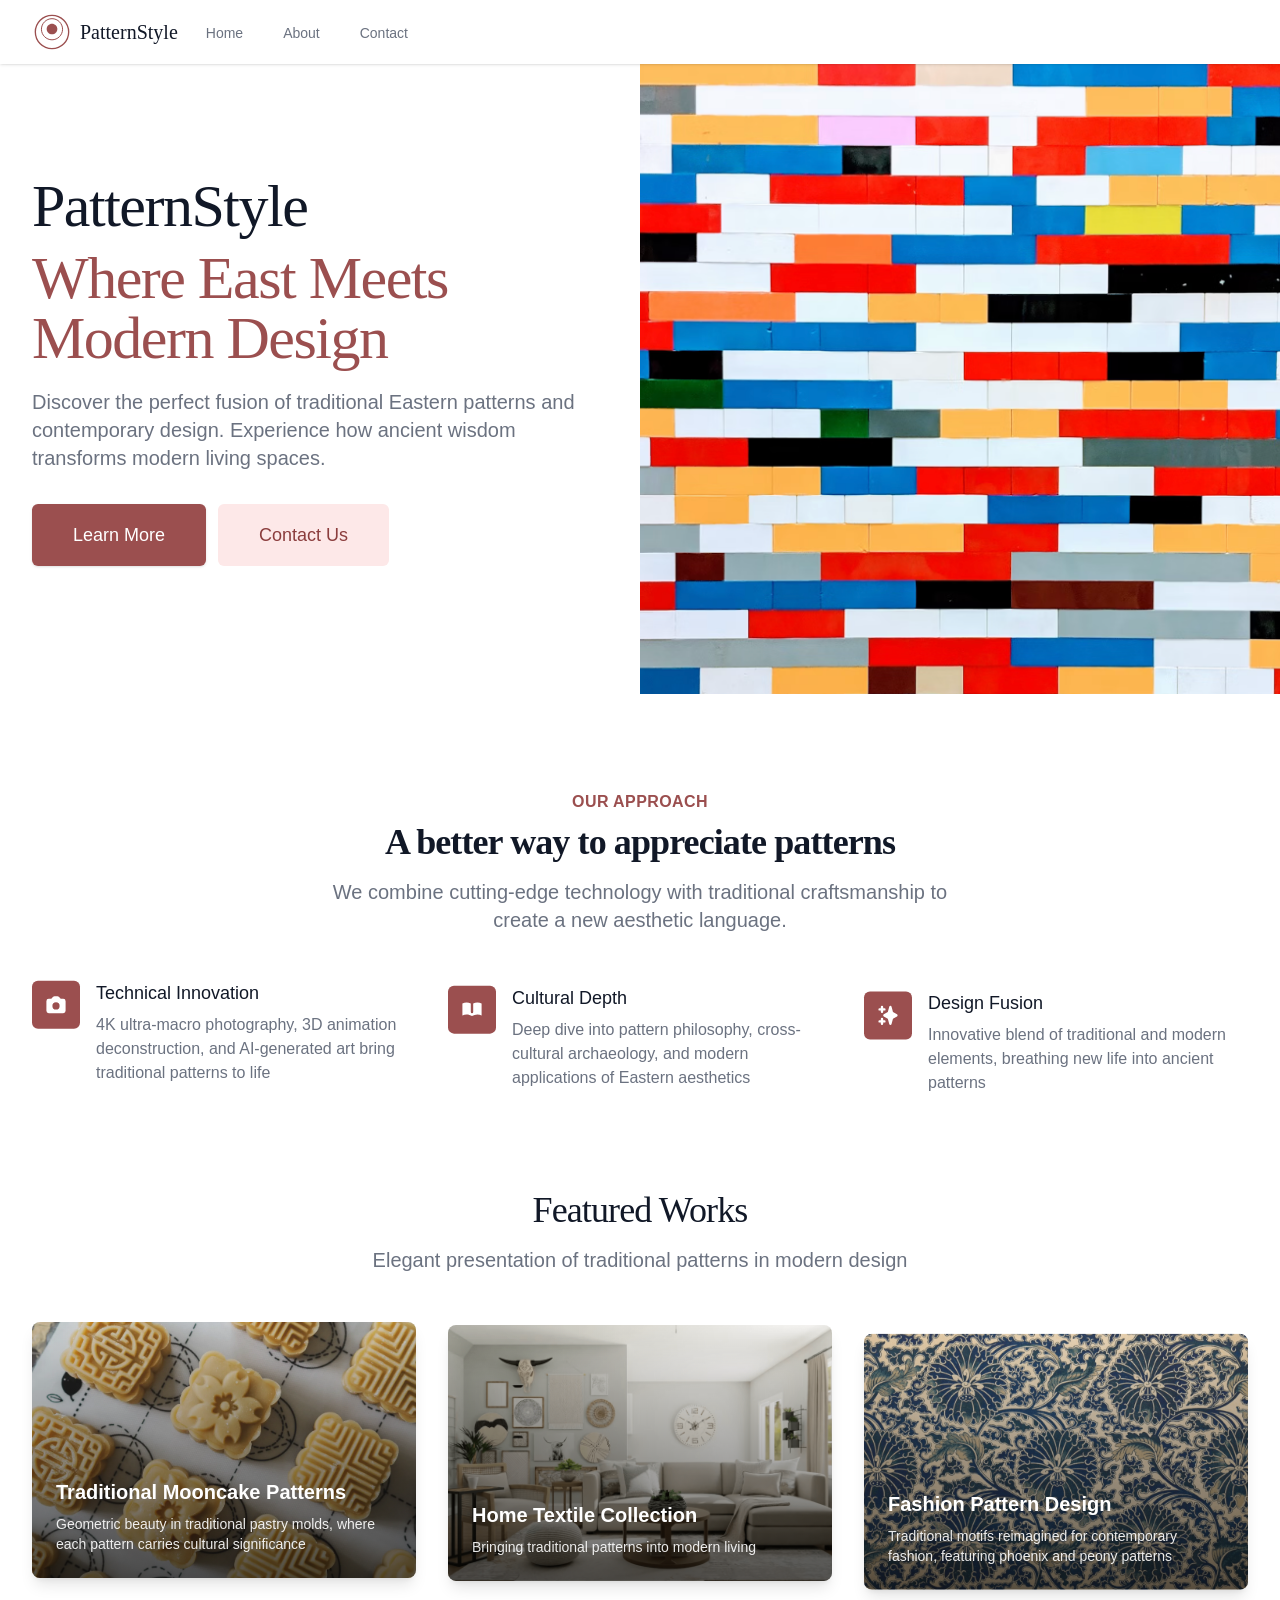
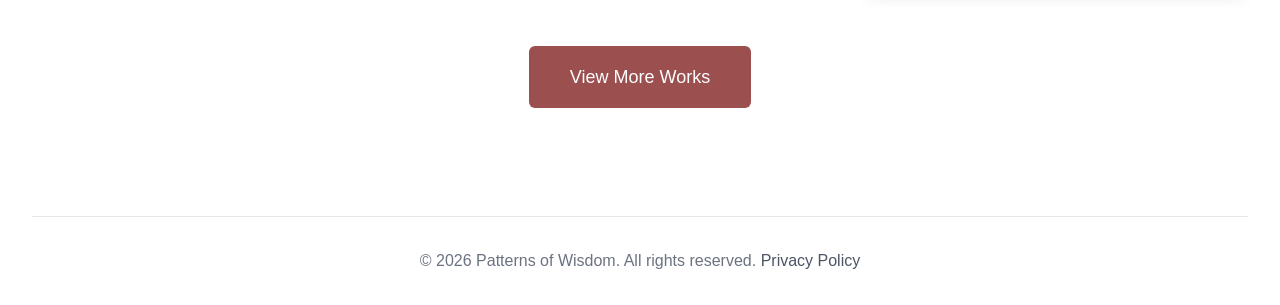
==== commit 4d8d86b9: "Updates" ====
--- a/index.html
+++ b/index.html
@@ -1 +1 @@
-<!doctype html><html lang="en"><head><meta charset="utf-8"/><link rel="icon" href="/favicon.ico"/><meta name="viewport" content="width=device-width,initial-scale=1"/><meta name="theme-color" content="#000000"/><meta name="description" content="Web site created using create-react-app"/><link rel="apple-touch-icon" href="/logo192.png"/><link rel="manifest" href="/manifest.json"/><title>React App</title><script defer="defer" src="/static/js/main.d38e14a8.js"></script><link href="/static/css/main.db7647fd.css" rel="stylesheet"></head><body><noscript>You need to enable JavaScript to run this app.</noscript><div id="root"></div></body></html>+<!doctype html><html lang="en"><head><meta charset="utf-8"/><link rel="icon" href="/favicon.ico"/><meta name="viewport" content="width=device-width,initial-scale=1"/><meta name="theme-color" content="#000000"/><meta name="description" content="Web site created using create-react-app"/><link rel="apple-touch-icon" href="/logo192.png"/><link rel="manifest" href="/manifest.json"/><title>React App</title><script defer="defer" src="/static/js/main.809b6c3b.js"></script><link href="/static/css/main.db7647fd.css" rel="stylesheet"></head><body><noscript>You need to enable JavaScript to run this app.</noscript><div id="root"></div></body></html>
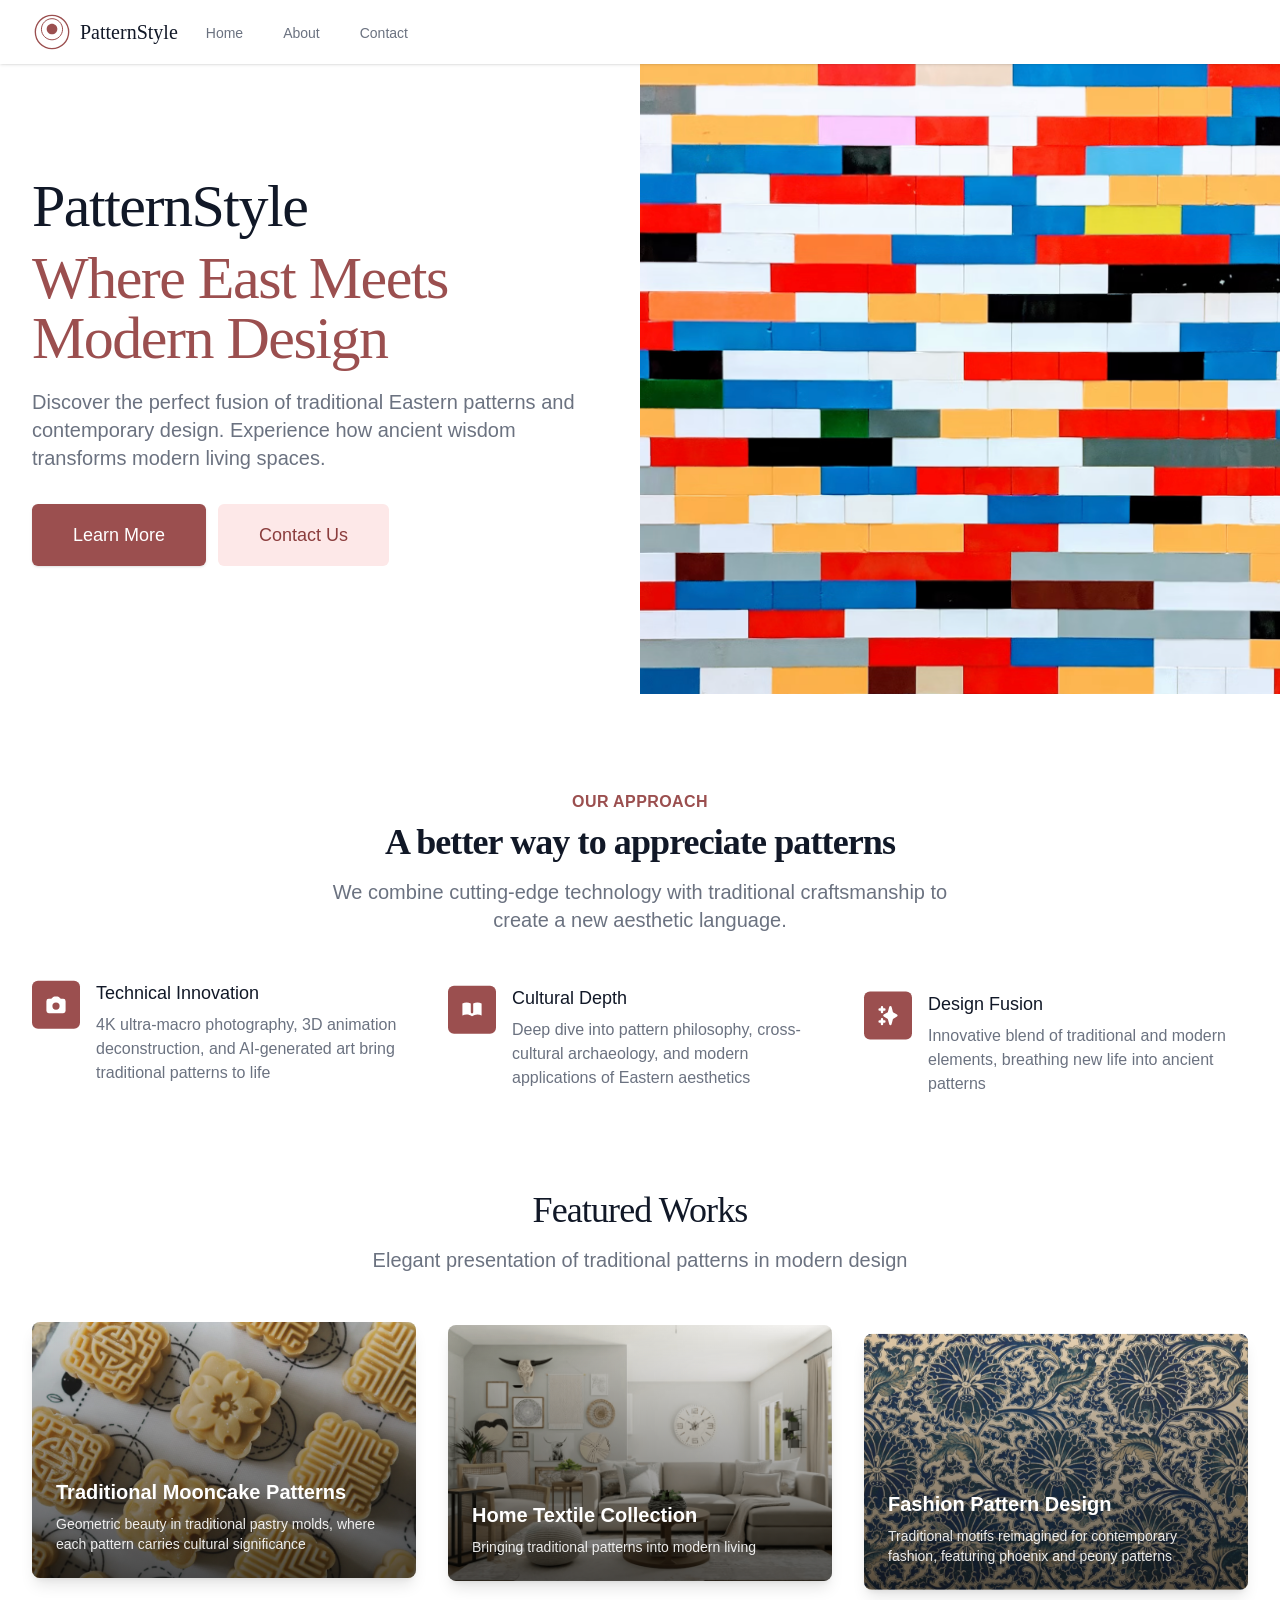
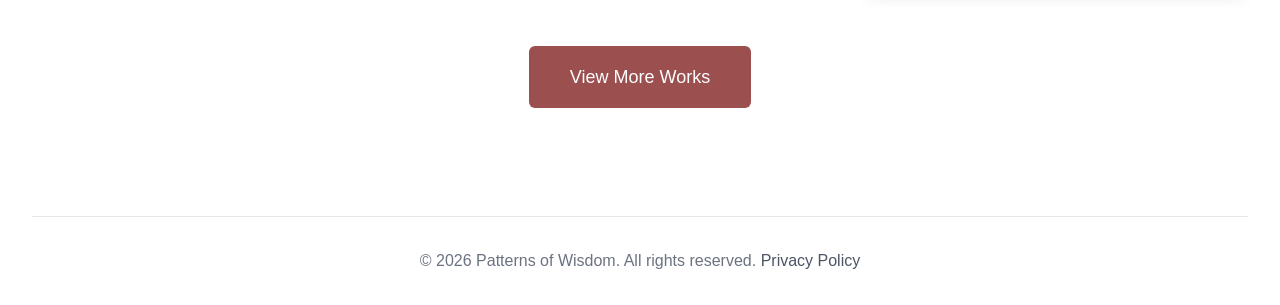
==== commit 71b79363: "Updates" ====
--- a/index.html
+++ b/index.html
@@ -1 +1 @@
-<!doctype html><html lang="en"><head><meta charset="utf-8"/><link rel="icon" href="/favicon.ico"/><meta name="viewport" content="width=device-width,initial-scale=1"/><meta name="theme-color" content="#000000"/><meta name="description" content="Web site created using create-react-app"/><link rel="apple-touch-icon" href="/logo192.png"/><link rel="manifest" href="/manifest.json"/><title>React App</title><script defer="defer" src="/static/js/main.809b6c3b.js"></script><link href="/static/css/main.db7647fd.css" rel="stylesheet"></head><body><noscript>You need to enable JavaScript to run this app.</noscript><div id="root"></div></body></html>+<!doctype html><html lang="en"><head><meta charset="utf-8"/><link rel="icon" href="/favicon.ico"/><meta name="viewport" content="width=device-width,initial-scale=1"/><meta name="theme-color" content="#000000"/><meta name="description" content="Web site created using create-react-app"/><link rel="apple-touch-icon" href="/logo192.png"/><link rel="manifest" href="/manifest.json"/><title>React App</title><script defer="defer" src="/static/js/main.ad14136a.js"></script><link href="/static/css/main.db7647fd.css" rel="stylesheet"></head><body><noscript>You need to enable JavaScript to run this app.</noscript><div id="root"></div></body></html>
